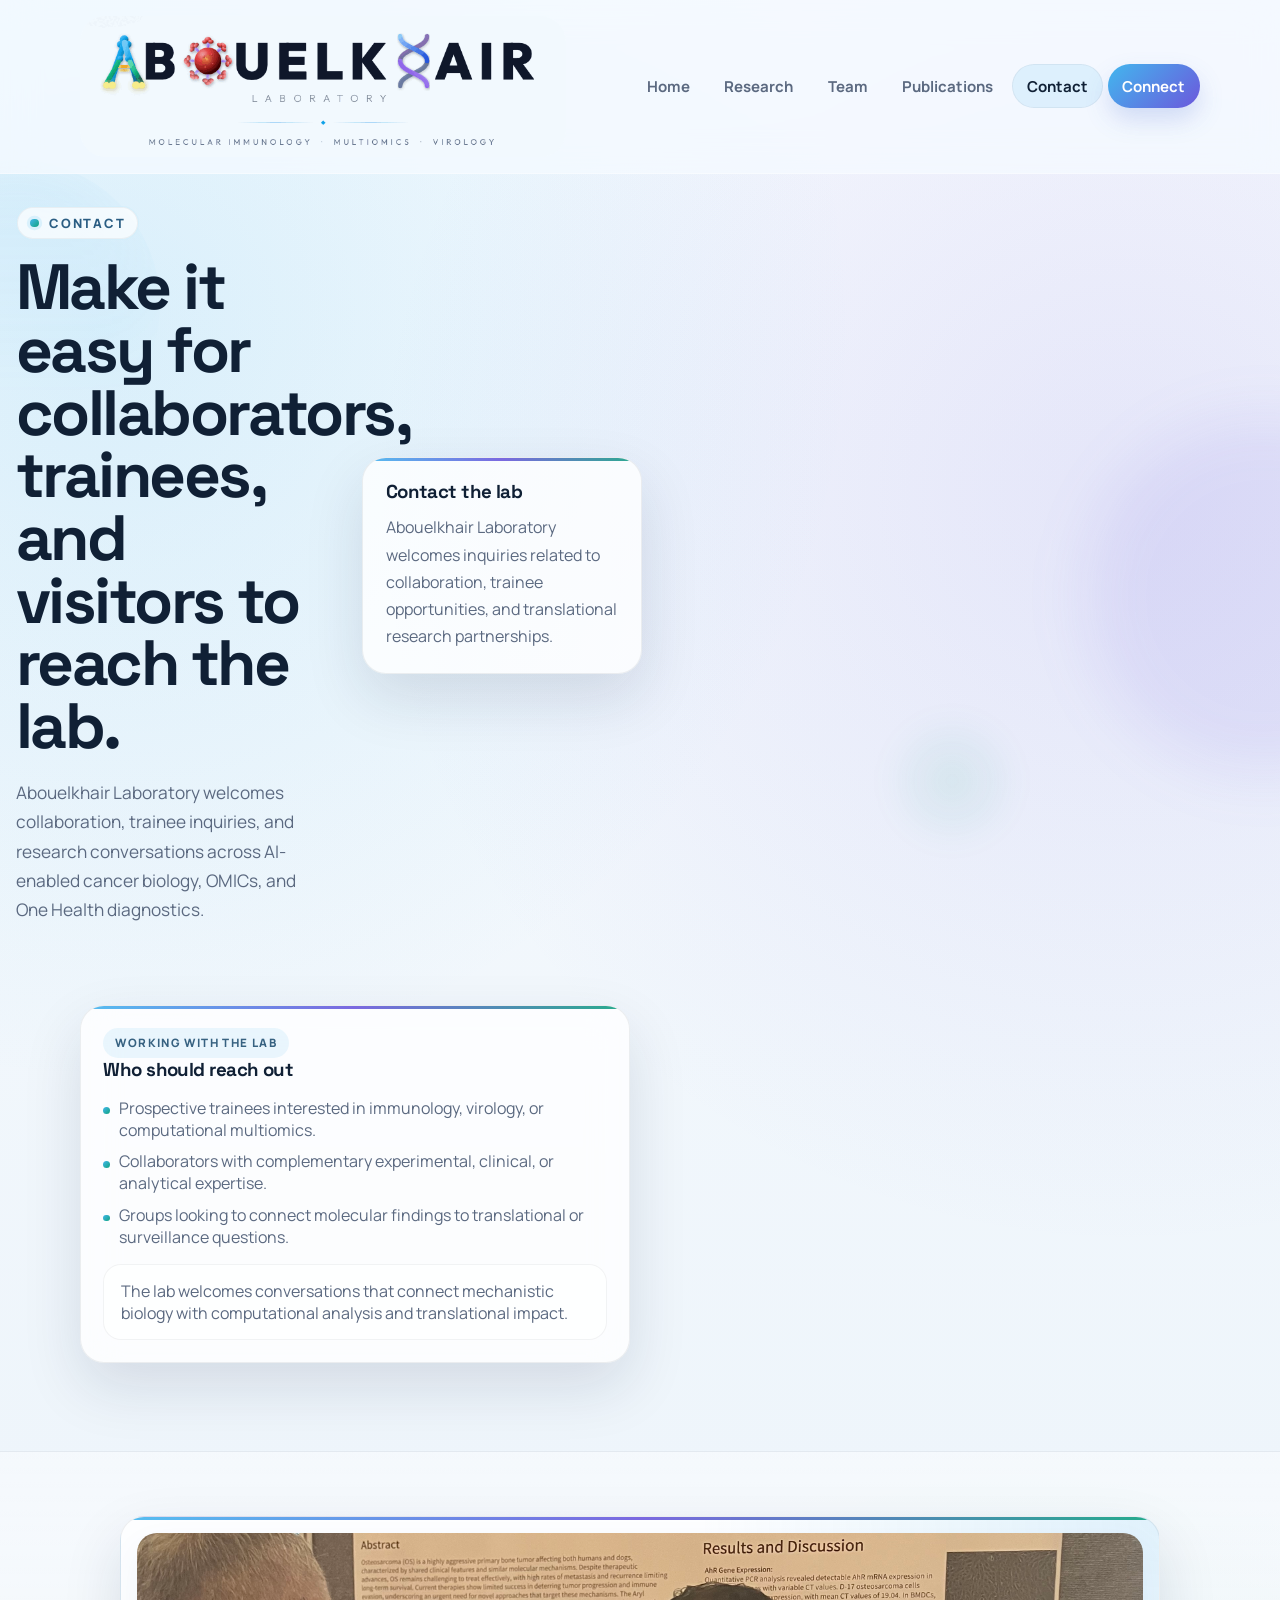
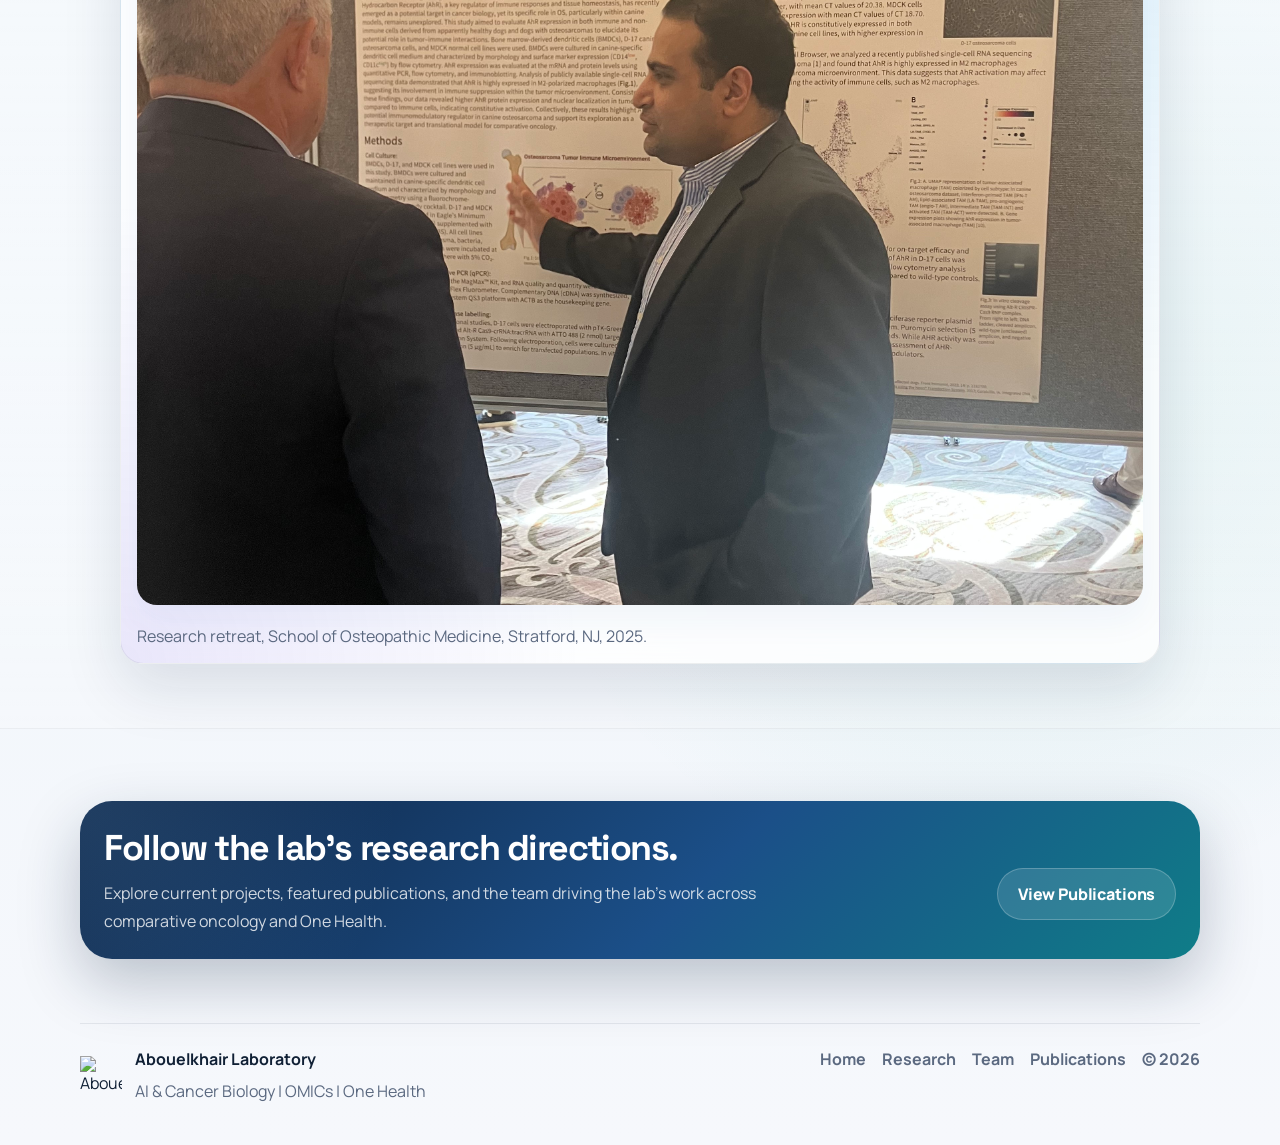
==== contact.html @ d4a1c75f "Initial site snapshot" ====
<!DOCTYPE html>
<html lang="en">
<head>
  <meta charset="UTF-8">
  <meta name="viewport" content="width=device-width, initial-scale=1.0">
  <title>Contact | Abouelkhair Laboratory</title>
  <meta name="description" content="Contact and recruitment page for Abouelkhair Laboratory.">
  <link rel="icon" href="assets/img/abouelkhair-lab-mark.svg" type="image/svg+xml">
  <link rel="stylesheet" href="assets/css/styles.css">
  <script defer src="assets/js/site.js"></script>
</head>
<body>
  <header class="site-header">
    <div class="container header-inner">
      <a class="brand-link" href="index.html" aria-label="Abouelkhair Laboratory home">
        <img class="brand-wordmark" src="assets/img/abouelkhair-lab-animated.gif" alt="Abouelkhair Laboratory">
      </a>
      <button class="nav-toggle" type="button" aria-expanded="false" aria-controls="site-nav">Menu</button>
      <nav class="site-nav" id="site-nav" data-open="false" aria-label="Primary">
        <a href="index.html">Home</a>
        <a href="research.html">Research</a>
        <a href="team.html">Team</a>
        <a href="publications.html">Publications</a>
        <a aria-current="page" href="contact.html">Contact</a>
        <a class="nav-cta" href="contact.html">Connect</a>
      </nav>
    </div>
  </header>

  <main>
    <section class="hero page-hero">
      <div class="orb orb-c"></div>
      <div class="container hero-grid">
        <div class="reveal">
          <span class="eyebrow">Contact</span>
          <h1>Make it easy for collaborators, trainees, and visitors to reach the lab.</h1>
          <p class="page-lede">Abouelkhair Laboratory welcomes collaboration, trainee inquiries, and research conversations across AI-enabled cancer biology, OMICs, and One Health diagnostics.</p>
        </div>
        <aside class="hero-panel reveal delay-1">
          <article class="signal-card">
            <h3>Contact the lab</h3>
            <p>Abouelkhair Laboratory welcomes inquiries related to collaboration, trainee opportunities, and translational research partnerships.</p>
          </article>
        </aside>
      </div>
    </section>

    <section class="section">
      <div class="container contact-grid">
        <article class="info-card reveal delay-1">
          <span class="label-chip">Working with the lab</span>
          <h3>Who should reach out</h3>
          <ul class="micro-list">
            <li>Prospective trainees interested in immunology, virology, or computational multiomics.</li>
            <li>Collaborators with complementary experimental, clinical, or analytical expertise.</li>
            <li>Groups looking to connect molecular findings to translational or surveillance questions.</li>
          </ul>
          <div class="notice-bar">The lab welcomes conversations that connect mechanistic biology with computational analysis and translational impact.</div>
        </article>
      </div>
    </section>

    <section class="accent-band">
      <div class="container">
        <figure class="quote-card reveal retreat-gallery-card">
          <img src="assets/img/research-retreat-1.jpeg" alt="Dr. Mohamed Abouelkhair presenting research at a retreat event" class="retreat-gallery-photo">
          <figcaption>Research retreat, School of Osteopathic Medicine, Stratford, NJ, 2025.</figcaption>
        </figure>
      </div>
    </section>

    <div class="container">
      <section class="cta-banner reveal">
        <div>
          <h2>Follow the lab's research directions.</h2>
          <p>Explore current projects, featured publications, and the team driving the lab's work across comparative oncology and One Health.</p>
        </div>
        <div class="banner-actions">
          <a class="button-ghost" href="publications.html">View Publications</a>
        </div>
      </section>
    </div>
  </main>

  <footer class="footer">
    <div class="container footer-inner">
      <div class="footer-brand">
        <img src="assets/img/abouelkhair-lab-mark.svg" alt="Abouelkhair Laboratory mark">
        <div>
          <strong>Abouelkhair Laboratory</strong>
          <p class="footer-copy">AI &amp; Cancer Biology | OMICs | One Health</p>
        </div>
      </div>
      <div class="footer-links">
        <a href="index.html">Home</a>
        <a href="research.html">Research</a>
        <a href="team.html">Team</a>
        <a href="publications.html">Publications</a>
        <span>© <span data-year></span></span>
      </div>
    </div>
  </footer>
</body>
</html>
---- assets/css/styles.css ----
@import url('https://fonts.googleapis.com/css2?family=Manrope:wght@400;500;600;700;800&family=Space+Grotesk:wght@500;700&display=swap');

:root {
  --bg: #eef4fb;
  --bg-strong: #f8fbfe;
  --surface: rgba(255, 255, 255, 0.84);
  --surface-strong: #ffffff;
  --ink: #0f1c31;
  --muted: #60708a;
  --line: rgba(15, 28, 49, 0.1);
  --sky: #32a6ea;
  --teal: #119d79;
  --violet: #6f55df;
  --crimson: #d94f4f;
  --gold: #eca939;
  --radius: 24px;
  --radius-sm: 18px;
  --shadow: 0 24px 60px rgba(34, 89, 164, 0.08);
  --shadow-soft: 0 14px 35px rgba(34, 89, 164, 0.06);
  --max: 1180px;
}

* {
  box-sizing: border-box;
}

html {
  scroll-behavior: smooth;
}

body {
  margin: 0;
  min-height: 100vh;
  font-family: 'Manrope', sans-serif;
  color: var(--ink);
  background:
    radial-gradient(circle at 12% 14%, rgba(72, 184, 242, 0.18), transparent 28%),
    radial-gradient(circle at 84% 20%, rgba(111, 85, 223, 0.12), transparent 22%),
    radial-gradient(circle at 78% 72%, rgba(17, 157, 121, 0.11), transparent 25%),
    linear-gradient(180deg, #f5f9fd 0%, var(--bg) 42%, #edf3fb 100%);
}

body::before {
  content: '';
  position: fixed;
  inset: 0;
  background:
    linear-gradient(rgba(255, 255, 255, 0.2), rgba(255, 255, 255, 0.2)),
    repeating-linear-gradient(90deg, transparent 0, transparent 79px, rgba(15, 28, 49, 0.018) 79px, rgba(15, 28, 49, 0.018) 80px),
    repeating-linear-gradient(180deg, transparent 0, transparent 79px, rgba(15, 28, 49, 0.018) 79px, rgba(15, 28, 49, 0.018) 80px);
  pointer-events: none;
  z-index: -2;
  mask-image: linear-gradient(180deg, rgba(0, 0, 0, 0.55), transparent 82%);
}

img {
  display: block;
  max-width: 100%;
}

a {
  color: inherit;
  text-decoration: none;
}

p {
  margin: 0;
}

.container {
  width: min(var(--max), calc(100% - 2rem));
  margin-inline: auto;
}

.site-header {
  position: sticky;
  top: 0;
  z-index: 40;
  backdrop-filter: blur(18px);
  background: rgba(248, 251, 254, 0.76);
  border-bottom: 1px solid rgba(15, 28, 49, 0.06);
}

.header-inner {
  display: flex;
  align-items: center;
  justify-content: space-between;
  gap: 1rem;
  padding: 1rem 0;
}

.brand-link {
  position: relative;
  display: inline-flex;
  align-items: center;
  flex-shrink: 0;
  width: clamp(340px, 38vw, 520px);
  height: clamp(96px, 11vw, 150px);
  overflow: hidden;
  border-radius: 26px;
}

.brand-wordmark {
  width: 100%;
  height: 100%;
  object-fit: cover;
  object-position: center;
  transform: scale(1.58);
  transform-origin: center;
  mix-blend-mode: multiply;
}

.site-nav {
  display: flex;
  align-items: center;
  gap: 0.4rem;
}

.site-nav a {
  padding: 0.78rem 1rem;
  border-radius: 999px;
  font-size: 0.95rem;
  font-weight: 700;
  color: var(--muted);
  transition: background-color 180ms ease, color 180ms ease, transform 180ms ease;
}

.site-nav a:hover,
.site-nav a:focus-visible {
  color: var(--ink);
  background: rgba(255, 255, 255, 0.86);
  outline: none;
}

.site-nav a[aria-current='page'] {
  color: var(--ink);
  background: rgba(255, 255, 255, 0.92);
  box-shadow: inset 0 0 0 1px rgba(15, 28, 49, 0.05);
}

.site-nav .nav-cta {
  color: #fff;
  background: linear-gradient(135deg, var(--sky), var(--violet));
  box-shadow: 0 12px 24px rgba(80, 119, 209, 0.22);
}

.site-nav .nav-cta:hover,
.site-nav .nav-cta:focus-visible {
  color: #fff;
  background: linear-gradient(135deg, #2f98db, #624cce);
}

.nav-toggle {
  display: none;
  border: 0;
  border-radius: 999px;
  padding: 0.85rem 1rem;
  background: rgba(255, 255, 255, 0.92);
  color: var(--ink);
  font: inherit;
  font-weight: 700;
  box-shadow: inset 0 0 0 1px rgba(15, 28, 49, 0.06);
}

.hero {
  position: relative;
  padding: clamp(4rem, 9vw, 7rem) 0 4rem;
}

.hero-grid,
.split-grid,
.approach-grid,
.contact-grid,
.profile-grid {
  display: grid;
  gap: 1.25rem;
}

.hero-grid {
  grid-template-columns: minmax(0, 1.2fr) minmax(320px, 0.8fr);
  align-items: center;
}

.eyebrow,
.kicker,
.pill {
  display: inline-flex;
  align-items: center;
  gap: 0.5rem;
  border-radius: 999px;
  padding: 0.6rem 0.95rem;
  font-size: 0.74rem;
  font-weight: 800;
  letter-spacing: 0.16em;
  text-transform: uppercase;
  color: #40607e;
  background: rgba(255, 255, 255, 0.86);
  box-shadow: inset 0 0 0 1px rgba(15, 28, 49, 0.05);
}

.eyebrow::before,
.kicker::before {
  content: '';
  width: 0.45rem;
  height: 0.45rem;
  border-radius: 999px;
  background: linear-gradient(135deg, var(--sky), var(--teal));
}

.hero h1,
.page-hero h1,
.section-heading h2,
.cta-banner h2,
.card-title {
  margin: 0;
  font-family: 'Space Grotesk', sans-serif;
  letter-spacing: -0.04em;
}

.hero h1 {
  margin-top: 1rem;
  font-size: clamp(2.9rem, 6vw, 5.3rem);
  line-height: 0.96;
  max-width: 11ch;
}

.page-hero h1 {
  margin-top: 1rem;
  font-size: clamp(2.3rem, 5vw, 4.2rem);
  line-height: 0.98;
  max-width: 12ch;
}

.lede,
.page-lede,
.section-heading p,
.feature-card p,
.method-card p,
.info-card p,
.publication-item p,
.signal-card p,
.callout-card p,
.footer-copy,
.contact-note,
.team-note {
  color: var(--muted);
  line-height: 1.7;
}

.lede,
.page-lede {
  margin-top: 1.25rem;
  font-size: 1.08rem;
  max-width: 57ch;
}

.hero-actions,
.banner-actions,
.inline-actions {
  display: flex;
  flex-wrap: wrap;
  gap: 0.8rem;
  margin-top: 1.75rem;
}

.button,
.button-ghost {
  display: inline-flex;
  align-items: center;
  justify-content: center;
  gap: 0.6rem;
  min-height: 3.25rem;
  padding: 0.9rem 1.3rem;
  border-radius: 999px;
  font-weight: 800;
  letter-spacing: -0.01em;
  transition: transform 180ms ease, box-shadow 180ms ease, background-color 180ms ease;
}

.button {
  color: #fff;
  background: linear-gradient(135deg, var(--sky), var(--violet));
  box-shadow: 0 16px 30px rgba(74, 118, 213, 0.24);
}

.button:hover,
.button:focus-visible,
.button-ghost:hover,
.button-ghost:focus-visible {
  transform: translateY(-2px);
  outline: none;
}

.button-ghost {
  color: var(--ink);
  background: rgba(255, 255, 255, 0.92);
  box-shadow: inset 0 0 0 1px rgba(15, 28, 49, 0.06);
}

.hero-metrics,
.pillars,
.card-grid,
.publication-list,
.contact-list,
.timeline,
.micro-list {
  list-style: none;
  padding: 0;
  margin: 0;
}

.hero-metrics {
  display: grid;
  grid-template-columns: repeat(3, minmax(0, 1fr));
  gap: 0.85rem;
  margin-top: 2rem;
}

.hero-metrics li,
.signal-card,
.feature-card,
.method-card,
.info-card,
.callout-card,
.publication-item,
.timeline li,
.team-card,
.quote-card {
  background: var(--surface);
  border: 1px solid rgba(15, 28, 49, 0.07);
  box-shadow: var(--shadow);
  backdrop-filter: blur(18px);
}

.hero-metrics li {
  padding: 1rem;
  border-radius: var(--radius-sm);
}

.hero-metrics strong {
  display: block;
  font-size: 1rem;
  margin-bottom: 0.3rem;
}

.hero-panel {
  display: grid;
  gap: 1rem;
}

.signal-card,
.feature-card,
.method-card,
.info-card,
.callout-card,
.team-card,
.quote-card {
  position: relative;
  overflow: hidden;
  border-radius: var(--radius);
  padding: 1.4rem;
}

.signal-card::before,
.feature-card::before,
.method-card::before,
.info-card::before,
.callout-card::before,
.team-card::before,
.quote-card::before {
  content: '';
  position: absolute;
  inset: 0 auto auto 0;
  width: 100%;
  height: 3px;
  background: linear-gradient(90deg, var(--sky), var(--violet), var(--teal));
  opacity: 0.9;
}

.signal-card h3,
.feature-card h3,
.method-card h3,
.info-card h3,
.publication-item h3,
.team-card h3,
.quote-card h3 {
  margin: 0 0 0.7rem;
  font-family: 'Space Grotesk', sans-serif;
  letter-spacing: -0.03em;
}

.pillars {
  display: grid;
  gap: 0.75rem;
  margin-top: 1rem;
}

.pillars li {
  padding: 0.95rem 1rem;
  border-radius: 18px;
  background: rgba(255, 255, 255, 0.66);
  box-shadow: inset 0 0 0 1px rgba(15, 28, 49, 0.05);
}

.pillars strong,
.micro-list strong {
  display: block;
  margin-bottom: 0.25rem;
}

.micro-list {
  display: grid;
  gap: 0.6rem;
  margin-top: 1rem;
}

.micro-list li {
  padding-left: 1rem;
  color: var(--muted);
  position: relative;
}

.micro-list li::before {
  content: '';
  position: absolute;
  left: 0;
  top: 0.68rem;
  width: 0.42rem;
  height: 0.42rem;
  border-radius: 999px;
  background: linear-gradient(135deg, var(--sky), var(--teal));
}

.section,
.page-hero {
  padding: 0 0 4.5rem;
}

.section-heading {
  display: flex;
  justify-content: space-between;
  align-items: end;
  gap: 1.5rem;
  margin-bottom: 1.4rem;
}

.section-heading h2 {
  font-size: clamp(1.8rem, 4vw, 3rem);
  line-height: 1;
}

.section-heading p {
  max-width: 52ch;
}

.card-grid {
  display: grid;
  gap: 1rem;
}

.three-up {
  grid-template-columns: repeat(3, minmax(0, 1fr));
}

.two-up {
  grid-template-columns: repeat(2, minmax(0, 1fr));
}

.accent-band {
  margin: 1rem 0 4.5rem;
  padding: 3rem 0;
  background: linear-gradient(180deg, rgba(255, 255, 255, 0.44), rgba(255, 255, 255, 0.2));
  border-block: 1px solid rgba(15, 28, 49, 0.06);
}

.approach-grid,
.contact-grid,
.profile-grid {
  grid-template-columns: repeat(2, minmax(0, 1fr));
  align-items: start;
}

.timeline {
  display: grid;
  gap: 0.85rem;
}

.timeline li {
  display: grid;
  grid-template-columns: auto 1fr;
  gap: 1rem;
  align-items: start;
  border-radius: var(--radius-sm);
  padding: 1.1rem;
}

.timeline-step {
  display: inline-grid;
  place-items: center;
  width: 2.4rem;
  height: 2.4rem;
  border-radius: 999px;
  font-size: 0.86rem;
  font-weight: 800;
  color: #fff;
  background: linear-gradient(135deg, var(--sky), var(--violet));
}

.timeline strong {
  display: block;
  margin-bottom: 0.35rem;
}

.quote-card {
  background:
    radial-gradient(circle at 100% 0%, rgba(50, 166, 234, 0.14), transparent 36%),
    radial-gradient(circle at 0% 100%, rgba(111, 85, 223, 0.14), transparent 36%),
    var(--surface);
}

.quote-card blockquote {
  margin: 0;
  font-family: 'Space Grotesk', sans-serif;
  font-size: clamp(1.35rem, 3vw, 2rem);
  line-height: 1.18;
}

.quote-card figcaption {
  margin-top: 1.25rem;
  color: var(--muted);
}

.retreat-gallery-card {
  padding: 1rem;
}

.retreat-gallery-grid {
  display: grid;
  grid-template-columns: repeat(2, minmax(0, 1fr));
  gap: 1rem;
}

.retreat-gallery-photo {
  width: 100%;
  height: 100%;
  max-height: 42rem;
  object-fit: cover;
  border-radius: 20px;
  box-shadow: var(--shadow-soft);
}

.label-chip {
  display: inline-flex;
  align-items: center;
  border-radius: 999px;
  padding: 0.45rem 0.75rem;
  font-size: 0.72rem;
  font-weight: 800;
  letter-spacing: 0.12em;
  text-transform: uppercase;
  color: #376281;
  background: rgba(50, 166, 234, 0.09);
}

.publication-list {
  display: grid;
  gap: 1rem;
}

.publication-item {
  display: grid;
  grid-template-columns: auto 1fr;
  gap: 1rem;
  padding: 1.35rem;
  border-radius: var(--radius);
}

.publication-year {
  display: inline-flex;
  align-items: center;
  justify-content: center;
  min-width: 4.6rem;
  height: fit-content;
  border-radius: 18px;
  padding: 0.7rem 0.9rem;
  font-family: 'Space Grotesk', sans-serif;
  font-size: 1.05rem;
  font-weight: 700;
  color: var(--violet);
  background: rgba(111, 85, 223, 0.08);
}

.publication-note,
.notice-bar {
  margin-top: 1rem;
  border-radius: var(--radius-sm);
  padding: 1rem 1.1rem;
  color: var(--muted);
  background: rgba(255, 255, 255, 0.7);
  box-shadow: inset 0 0 0 1px rgba(15, 28, 49, 0.05);
}

.team-photo-large {
  min-height: 15rem;
  aspect-ratio: auto;
}

.team-member-photo {
  width: 100%;
  border-radius: 20px;
  object-fit: cover;
  aspect-ratio: 4 / 3;
  display: block;
  margin-bottom: 0.75rem;
}

.team-member-photo-large {
  margin-bottom: 0;
  min-height: 18rem;
}

.team-member-monogram {
  display: grid;
  place-items: center;
  aspect-ratio: 4 / 3;
  margin-bottom: 1rem;
  border-radius: 20px;
  background:
    radial-gradient(circle at 20% 15%, rgba(50, 166, 234, 0.2), transparent 30%),
    radial-gradient(circle at 85% 85%, rgba(111, 85, 223, 0.22), transparent 32%),
    linear-gradient(135deg, rgba(255, 255, 255, 0.92), rgba(233, 241, 251, 0.96));
  box-shadow: inset 0 0 0 1px rgba(15, 28, 49, 0.06);
}

.team-member-monogram span {
  display: inline-grid;
  place-items: center;
  width: 4.8rem;
  height: 4.8rem;
  border-radius: 999px;
  font-family: 'Space Grotesk', sans-serif;
  font-size: 1.45rem;
  font-weight: 700;
  letter-spacing: 0.04em;
  color: var(--ink);
  background: rgba(255, 255, 255, 0.92);
  box-shadow: 0 12px 24px rgba(34, 89, 164, 0.12);
}

.contact-list {
  display: grid;
  gap: 0.9rem;
}

.contact-list li {
  border-radius: var(--radius-sm);
  padding: 1rem 1.1rem;
  background: rgba(255, 255, 255, 0.72);
  box-shadow: inset 0 0 0 1px rgba(15, 28, 49, 0.05);
}

.contact-list span,
.meta-label {
  display: block;
  font-size: 0.75rem;
  font-weight: 800;
  letter-spacing: 0.15em;
  text-transform: uppercase;
  color: #6d7d96;
}

.contact-list strong {
  display: block;
  margin-top: 0.35rem;
}

.cta-banner {
  display: flex;
  align-items: center;
  justify-content: space-between;
  gap: 1.5rem;
  margin-bottom: 4rem;
  padding: clamp(1.6rem, 4vw, 2.4rem);
  border-radius: 30px;
  color: #fff;
  background:
    radial-gradient(circle at 0% 100%, rgba(255, 255, 255, 0.14), transparent 34%),
    radial-gradient(circle at 100% 0%, rgba(255, 255, 255, 0.12), transparent 38%),
    linear-gradient(135deg, #218fce, #6052d7 54%, #17a17a);
  box-shadow: 0 25px 55px rgba(73, 105, 196, 0.22);
}

.cta-banner p {
  max-width: 52ch;
  color: rgba(255, 255, 255, 0.84);
}

.cta-banner .button-ghost {
  color: #fff;
  background: rgba(255, 255, 255, 0.12);
  box-shadow: inset 0 0 0 1px rgba(255, 255, 255, 0.22);
}

.footer {
  padding: 0 0 2.5rem;
}

.footer-inner {
  display: flex;
  align-items: center;
  justify-content: space-between;
  gap: 1rem;
  border-top: 1px solid rgba(15, 28, 49, 0.08);
  padding-top: 1.25rem;
}

.footer-brand {
  display: inline-flex;
  align-items: center;
  gap: 0.8rem;
}

.footer-brand img {
  width: 42px;
  height: 42px;
}

.footer-links {
  display: flex;
  gap: 1rem;
  color: var(--muted);
}

.footer-links a:hover,
.footer-links a:focus-visible {
  color: var(--ink);
  outline: none;
}

.orb {
  position: absolute;
  border-radius: 999px;
  filter: blur(14px);
  opacity: 0.55;
  pointer-events: none;
}

.orb-a {
  width: 15rem;
  height: 15rem;
  top: 1rem;
  right: 8%;
  background: radial-gradient(circle, rgba(50, 166, 234, 0.25), transparent 70%);
}

.orb-b {
  width: 12rem;
  height: 12rem;
  bottom: 1rem;
  left: 7%;
  background: radial-gradient(circle, rgba(111, 85, 223, 0.18), transparent 68%);
}

.orb-c {
  width: 9rem;
  height: 9rem;
  bottom: 15%;
  right: 20%;
  background: radial-gradient(circle, rgba(17, 157, 121, 0.18), transparent 70%);
}

.reveal {
  animation: riseIn 720ms cubic-bezier(0.2, 0.8, 0.2, 1) both;
}

.delay-1 {
  animation-delay: 80ms;
}

.delay-2 {
  animation-delay: 160ms;
}

.delay-3 {
  animation-delay: 240ms;
}

@keyframes riseIn {
  from {
    opacity: 0;
    transform: translateY(20px);
  }

  to {
    opacity: 1;
    transform: translateY(0);
  }
}

@media (prefers-reduced-motion: reduce) {
  html {
    scroll-behavior: auto;
  }

  .reveal,
  .delay-1,
  .delay-2,
  .delay-3 {
    animation: none;
  }

  .button,
  .button-ghost,
  .site-nav a {
    transition: none;
  }
}

@media (max-width: 980px) {
  .nav-toggle {
    display: inline-flex;
  }

  .site-nav {
    position: absolute;
    top: calc(100% + 0.55rem);
    right: 1rem;
    display: none;
    width: min(92vw, 360px);
    flex-direction: column;
    align-items: stretch;
    gap: 0.3rem;
    padding: 0.8rem;
    border-radius: 24px;
    background: rgba(248, 251, 254, 0.96);
    border: 1px solid rgba(15, 28, 49, 0.07);
    box-shadow: var(--shadow);
  }

  .site-nav[data-open='true'] {
    display: flex;
  }

  .site-nav .nav-cta {
    margin-top: 0.3rem;
  }

  .hero-grid,
  .approach-grid,
  .contact-grid,
  .profile-grid,
  .three-up,
  .two-up {
    grid-template-columns: 1fr;
  }

  .retreat-gallery-grid {
    grid-template-columns: 1fr;
  }

  .hero h1,
  .page-hero h1 {
    max-width: none;
  }

  .team-member-photo-large {
    min-height: 0;
  }

  .section-heading,
  .cta-banner,
  .footer-inner {
    flex-direction: column;
    align-items: flex-start;
  }
}

@media (max-width: 720px) {
  .brand-link {
    width: min(74vw, 360px);
    height: min(23vw, 112px);
  }

  .hero-metrics {
    grid-template-columns: 1fr;
  }

  .publication-item {
    grid-template-columns: 1fr;
  }

  .publication-year {
    min-width: 0;
    width: fit-content;
  }
}

@media (max-width: 540px) {
  .container {
    width: min(var(--max), calc(100% - 1.25rem));
  }

  .hero {
    padding-top: 3.2rem;
  }

  .button,
  .button-ghost {
    width: 100%;
  }

  .hero-actions,
  .banner-actions,
  .inline-actions {
    flex-direction: column;
    align-items: stretch;
  }

  .signal-card,
  .feature-card,
  .method-card,
  .info-card,
  .callout-card,
  .team-card,
  .quote-card,
  .publication-item {
    padding: 1.2rem;
  }
}@import url('https://fonts.googleapis.com/css2?family=Manrope:wght@400;500;600;700;800&family=Space+Grotesk:wght@500;700&display=swap');

:root {
    --bg: #eef5fb;
    --bg-strong: #f8fbfe;
    --surface: rgba(255, 255, 255, 0.78);
    --surface-strong: rgba(255, 255, 255, 0.95);
    --ink: #102035;
    --muted: #5b6980;
    --line: rgba(16, 32, 53, 0.1);
    --sky: #42b7ee;
    --teal: #10a37f;
    --violet: #6c58dc;
    --red: #d94b4f;
    --gold: #e6aa46;
    --shadow: 0 24px 60px rgba(13, 32, 63, 0.12);
    --shadow-sm: 0 14px 30px rgba(13, 32, 63, 0.08);
    --radius-xl: 28px;
    --radius-lg: 24px;
    --radius-md: 18px;
    --max-width: 1120px;
}

* {
    box-sizing: border-box;
}

html {
    scroll-behavior: smooth;
}

body {
    margin: 0;
    font-family: 'Manrope', 'Segoe UI', sans-serif;
    color: var(--ink);
    background:
        radial-gradient(circle at 8% 12%, rgba(66, 183, 238, 0.16), transparent 28%),
        radial-gradient(circle at 88% 18%, rgba(108, 88, 220, 0.12), transparent 30%),
        radial-gradient(circle at 80% 72%, rgba(16, 163, 127, 0.1), transparent 24%),
        linear-gradient(180deg, var(--bg-strong) 0%, var(--bg) 54%, #f6f8fc 100%);
    min-height: 100vh;
}

body::before,
body::after {
    content: '';
    position: fixed;
    z-index: -1;
    pointer-events: none;
    border-radius: 999px;
    filter: blur(30px);
}

body::before {
    top: 10rem;
    left: -8rem;
    width: 18rem;
    height: 18rem;
    background: rgba(66, 183, 238, 0.14);
}

body::after {
    right: -10rem;
    bottom: 8rem;
    width: 22rem;
    height: 22rem;
    background: rgba(108, 88, 220, 0.1);
}

a {
    color: inherit;
    text-decoration: none;
}

img {
    display: block;
    max-width: 100%;
}

button,
input,
textarea {
    font: inherit;
}

::selection {
    background: rgba(66, 183, 238, 0.22);
}

.container {
    width: min(var(--max-width), calc(100% - 2rem));
    margin: 0 auto;
}

.site-header {
    position: sticky;
    top: 0;
    z-index: 30;
    border-bottom: 1px solid rgba(255, 255, 255, 0.4);
    background: rgba(245, 250, 255, 0.76);
    backdrop-filter: blur(18px);
}

.header-inner {
    display: flex;
    align-items: center;
    justify-content: space-between;
    gap: 1rem;
    padding: 1rem 0;
}

.brand-lockup {
    display: flex;
    align-items: center;
    gap: 0.85rem;
    min-width: 0;
}

.brand-mark {
    width: 3.15rem;
    height: 3.15rem;
    flex: 0 0 auto;
}

.brand-copy {
    display: grid;
    gap: 0.18rem;
    min-width: 0;
}

.brand-name {
    font-family: 'Space Grotesk', 'Segoe UI', sans-serif;
    font-size: 1.1rem;
    font-weight: 700;
    letter-spacing: -0.05em;
    line-height: 1;
}

.brand-tag {
    color: var(--muted);
    font-size: 0.67rem;
    font-weight: 700;
    letter-spacing: 0.22em;
    text-transform: uppercase;
    white-space: nowrap;
}

.site-nav {
    display: flex;
    align-items: center;
    gap: 0.3rem;
}

.site-nav a {
    padding: 0.72rem 0.92rem;
    border-radius: 999px;
    color: var(--muted);
    font-size: 0.94rem;
    font-weight: 700;
    transition: background-color 180ms ease, color 180ms ease, transform 180ms ease;
}

.site-nav a:hover,
.site-nav a:focus-visible,
.site-nav a[aria-current='page'] {
    background: rgba(66, 183, 238, 0.12);
    color: var(--ink);
}

.nav-toggle {
    display: none;
    border: 1px solid var(--line);
    border-radius: 999px;
    background: rgba(255, 255, 255, 0.78);
    color: var(--ink);
    padding: 0.75rem 0.95rem;
    font-weight: 700;
}

.main-content {
    display: block;
    padding: 2rem 0 4.5rem;
}

.page-hero {
    display: grid;
    grid-template-columns: minmax(0, 1.08fr) minmax(320px, 0.92fr);
    gap: 1.5rem;
    align-items: center;
    padding: 2rem 0 3rem;
}

.eyebrow {
    display: inline-flex;
    align-items: center;
    gap: 0.65rem;
    padding: 0.45rem 0.8rem;
    border-radius: 999px;
    background: rgba(255, 255, 255, 0.7);
    border: 1px solid rgba(66, 183, 238, 0.18);
    color: #2a5d83;
    font-size: 0.8rem;
    font-weight: 800;
    letter-spacing: 0.14em;
    text-transform: uppercase;
}

.eyebrow::before {
    content: '';
    width: 0.55rem;
    height: 0.55rem;
    border-radius: 999px;
    background: linear-gradient(135deg, var(--sky), var(--teal));
    box-shadow: 0 0 0 0.2rem rgba(66, 183, 238, 0.14);
}

.page-title {
    margin: 1rem 0 1rem;
    font-family: 'Space Grotesk', 'Segoe UI', sans-serif;
    font-size: clamp(2.6rem, 5vw, 4.95rem);
    line-height: 0.98;
    letter-spacing: -0.065em;
}

.lede {
    max-width: 62ch;
    margin: 0;
    color: var(--muted);
    font-size: 1.06rem;
    line-height: 1.85;
}

.hero-actions {
    display: flex;
    flex-wrap: wrap;
    gap: 0.9rem;
    margin-top: 1.8rem;
}

.button,
.button-secondary {
    display: inline-flex;
    align-items: center;
    justify-content: center;
    gap: 0.55rem;
    padding: 0.95rem 1.2rem;
    border-radius: 999px;
    font-weight: 800;
    transition: transform 180ms ease, box-shadow 180ms ease, border-color 180ms ease;
}

.button {
    background: linear-gradient(135deg, #10325e, #1863a5 60%, #10a37f);
    color: #fff;
    box-shadow: 0 14px 34px rgba(16, 50, 94, 0.2);
}

.button-secondary {
    border: 1px solid var(--line);
    background: rgba(255, 255, 255, 0.74);
    color: var(--ink);
}

.button:hover,
.button-secondary:hover,
.button:focus-visible,
.button-secondary:focus-visible {
    transform: translateY(-2px);
}

.hero-metadata {
    display: flex;
    flex-wrap: wrap;
    gap: 1rem;
    list-style: none;
    padding: 0;
    margin: 2rem 0 0;
}

.hero-metadata li {
    min-width: 10rem;
    padding: 1rem 1.1rem;
    border-radius: var(--radius-md);
    background: rgba(255, 255, 255, 0.62);
    border: 1px solid rgba(16, 32, 53, 0.08);
}

.metric-value {
    display: block;
    font-family: 'Space Grotesk', 'Segoe UI', sans-serif;
    font-size: 1.55rem;
    font-weight: 700;
    letter-spacing: -0.04em;
}

.metric-label {
    display: block;
    margin-top: 0.25rem;
    color: var(--muted);
    font-size: 0.79rem;
    font-weight: 700;
    letter-spacing: 0.14em;
    text-transform: uppercase;
}

.panel {
    border: 1px solid rgba(16, 32, 53, 0.08);
    border-radius: var(--radius-xl);
    background: var(--surface);
    box-shadow: var(--shadow);
    backdrop-filter: blur(22px);
}

.hero-panel {
    padding: 1.25rem;
}

.hero-logo {
    padding: 1.25rem;
    border-radius: 22px;
    background:
        linear-gradient(180deg, rgba(255, 255, 255, 0.9), rgba(246, 250, 255, 0.88)),
        linear-gradient(135deg, rgba(66, 183, 238, 0.12), rgba(108, 88, 220, 0.08));
    border: 1px solid rgba(66, 183, 238, 0.18);
}

.hero-logo img {
    width: min(100%, 36rem);
    margin: 0 auto;
}

.hero-logo-note {
    margin: 0.85rem 0 0;
    color: var(--muted);
    font-size: 0.92rem;
    line-height: 1.7;
    text-align: center;
}

.hero-pillar-grid,
.grid-3,
.grid-2,
.publication-list,
.process-stack,
.stack-list {
    display: grid;
    gap: 1rem;
}

.hero-pillar-grid,
.grid-3 {
    grid-template-columns: repeat(3, minmax(0, 1fr));
}

.grid-2,
.feature-band {
    grid-template-columns: repeat(2, minmax(0, 1fr));
}

.hero-pillar-grid {
    margin-top: 1rem;
}

.pillar-tile,
.card,
.publication-entry,
.process-step,
.detail-card {
    border-radius: var(--radius-lg);
    background: rgba(255, 255, 255, 0.86);
    border: 1px solid rgba(16, 32, 53, 0.08);
    box-shadow: var(--shadow-sm);
}

.pillar-tile,
.card,
.publication-entry,
.detail-card {
    padding: 1.25rem;
}

.pillar-tile h3,
.card h3,
.detail-card h3,
.cta-banner h2,
.section-head h2,
.publication-entry h3,
.note-panel h3,
.footer-title {
    margin: 0;
    font-family: 'Space Grotesk', 'Segoe UI', sans-serif;
    letter-spacing: -0.04em;
}

.pillar-tile h3,
.card h3,
.detail-card h3,
.publication-entry h3,
.note-panel h3 {
    font-size: 1.18rem;
}

.pillar-tile p,
.card p,
.detail-card p,
.publication-entry p,
.section-head p,
.note-panel p,
.footer-copy,
.contact-value,
.stack-list li,
.card-list li {
    margin: 0;
    color: var(--muted);
    line-height: 1.75;
}

.section {
    padding-top: 2rem;
}

.section-head {
    display: flex;
    align-items: end;
    justify-content: space-between;
    gap: 1rem;
    margin-bottom: 1.2rem;
}

.section-head h2 {
    font-size: clamp(1.8rem, 3vw, 3rem);
}

.section-head p {
    max-width: 40rem;
}

.card-list,
.stack-list {
    list-style: none;
    padding: 0;
    margin: 0.85rem 0 0;
}

.card-list li,
.stack-list li {
    position: relative;
    padding-left: 1rem;
}

.card-list li::before,
.stack-list li::before {
    content: '';
    position: absolute;
    top: 0.78rem;
    left: 0;
    width: 0.42rem;
    height: 0.42rem;
    border-radius: 999px;
    background: linear-gradient(135deg, var(--sky), var(--violet));
}

.feature-band {
    display: grid;
    gap: 1rem;
}

.process-step {
    display: flex;
    gap: 1rem;
    align-items: flex-start;
    padding: 1rem 1.1rem;
}

.step-index {
    flex: 0 0 auto;
    display: grid;
    place-items: center;
    width: 2.2rem;
    height: 2.2rem;
    border-radius: 16px;
    background: linear-gradient(135deg, var(--sky), #247ad1, var(--teal));
    color: #fff;
    font-family: 'Space Grotesk', 'Segoe UI', sans-serif;
    font-size: 0.98rem;
    font-weight: 700;
}

.step-body h3 {
    margin: 0 0 0.3rem;
    font-size: 1rem;
}

.badge-row {
    display: flex;
    flex-wrap: wrap;
    gap: 0.7rem;
    margin-top: 1rem;
}

.badge {
    display: inline-flex;
    align-items: center;
    gap: 0.45rem;
    padding: 0.5rem 0.75rem;
    border-radius: 999px;
    background: rgba(255, 255, 255, 0.78);
    border: 1px solid rgba(16, 32, 53, 0.08);
    color: #34506e;
    font-size: 0.78rem;
    font-weight: 800;
    letter-spacing: 0.12em;
    text-transform: uppercase;
}

.badge::before {
    content: '';
    width: 0.48rem;
    height: 0.48rem;
    border-radius: 999px;
    background: linear-gradient(135deg, var(--sky), var(--teal));
}

.note-panel {
    padding: 1.3rem;
    border-radius: var(--radius-xl);
    background:
        linear-gradient(135deg, rgba(255, 255, 255, 0.92), rgba(242, 248, 255, 0.8)),
        radial-gradient(circle at top right, rgba(66, 183, 238, 0.18), transparent 35%);
    border: 1px solid rgba(66, 183, 238, 0.18);
    box-shadow: var(--shadow-sm);
}

.note-panel p + p {
    margin-top: 0.75rem;
}

.publication-list {
    margin-top: 0;
}

.publication-entry {
    display: grid;
    grid-template-columns: 4.6rem 1fr;
    gap: 1rem;
    align-items: start;
}

.pub-year {
    display: inline-flex;
    align-items: center;
    justify-content: center;
    min-height: 3rem;
    border-radius: 18px;
    background: linear-gradient(135deg, rgba(66, 183, 238, 0.16), rgba(108, 88, 220, 0.16));
    color: #254f78;
    font-family: 'Space Grotesk', 'Segoe UI', sans-serif;
    font-size: 1rem;
    font-weight: 700;
}

.publication-entry h3 {
    margin-bottom: 0.35rem;
}

.contact-card {
    display: grid;
    gap: 0.5rem;
}

.contact-label {
    color: #2c5c81;
    font-size: 0.79rem;
    font-weight: 800;
    letter-spacing: 0.14em;
    text-transform: uppercase;
}

.contact-value {
    font-size: 1rem;
}

.cta-banner {
    display: flex;
    align-items: center;
    justify-content: space-between;
    gap: 1.25rem;
    padding: 1.5rem;
    border-radius: calc(var(--radius-xl) + 4px);
    background:
        radial-gradient(circle at top left, rgba(111, 184, 245, 0.18), transparent 28%),
        linear-gradient(135deg, #0f2341 0%, #1b4f88 55%, #0f7d88 100%);
    box-shadow: 0 24px 60px rgba(15, 35, 65, 0.25);
    color: #fff;
}

.cta-banner h2 {
    font-size: clamp(1.8rem, 2.8vw, 2.7rem);
}

.cta-banner p {
    margin: 0.55rem 0 0;
    max-width: 42rem;
    color: rgba(255, 255, 255, 0.8);
    line-height: 1.75;
}

.cta-actions {
    display: flex;
    gap: 0.85rem;
    flex-wrap: wrap;
}

.cta-banner .button-secondary {
    color: #fff;
    border-color: rgba(255, 255, 255, 0.18);
    background: rgba(255, 255, 255, 0.08);
}

.site-footer {
    padding: 2rem 0 3rem;
}

.footer-inner {
    display: flex;
    align-items: flex-start;
    justify-content: space-between;
    gap: 1rem;
    padding-top: 1.5rem;
    border-top: 1px solid rgba(16, 32, 53, 0.08);
}

.footer-title {
    font-size: 1.1rem;
}

.footer-copy {
    max-width: 28rem;
    margin-top: 0.45rem;
}

.footer-links {
    display: flex;
    flex-wrap: wrap;
    gap: 1rem;
    color: var(--muted);
    font-weight: 700;
}

.footer-meta {
    color: var(--muted);
    font-size: 0.92rem;
}

.reveal {
    opacity: 0;
    transform: translateY(18px);
}

body.is-ready .reveal {
    animation: rise-in 720ms cubic-bezier(0.2, 0.8, 0.2, 1) forwards;
    animation-delay: var(--delay, 0ms);
}

@keyframes rise-in {
    to {
        opacity: 1;
        transform: translateY(0);
    }
}

@media (max-width: 980px) {
    .page-hero,
    .feature-band,
    .grid-2,
    .grid-3,
    .hero-pillar-grid {
        grid-template-columns: 1fr;
    }

    .cta-banner,
    .footer-inner {
        flex-direction: column;
        align-items: flex-start;
    }
}

@media (max-width: 760px) {
    .header-inner {
        align-items: flex-start;
    }

    .brand-tag {
        white-space: normal;
    }

    .nav-toggle {
        display: inline-flex;
        align-items: center;
        justify-content: center;
    }

    .site-nav {
        position: absolute;
        top: calc(100% - 0.1rem);
        right: 1rem;
        flex-direction: column;
        align-items: stretch;
        min-width: min(18rem, calc(100vw - 2rem));
        padding: 0.8rem;
        border-radius: 24px;
        background: rgba(248, 251, 254, 0.96);
        border: 1px solid rgba(16, 32, 53, 0.08);
        box-shadow: var(--shadow);
        opacity: 0;
        pointer-events: none;
        transform: translateY(-8px);
        transition: opacity 180ms ease, transform 180ms ease;
    }

    body.nav-open .site-nav {
        opacity: 1;
        pointer-events: auto;
        transform: translateY(0);
    }

    .site-nav a {
        padding: 0.9rem 1rem;
    }

    .page-title {
        font-size: clamp(2.3rem, 12vw, 3.6rem);
    }

    .publication-entry {
        grid-template-columns: 1fr;
    }

    .hero-metadata li {
        width: 100%;
    }
}

@media (prefers-reduced-motion: reduce) {
    html {
        scroll-behavior: auto;
    }

    *,
    *::before,
    *::after {
        animation: none !important;
        transition: none !important;
    }

    .reveal {
        opacity: 1;
        transform: none;
    }
}
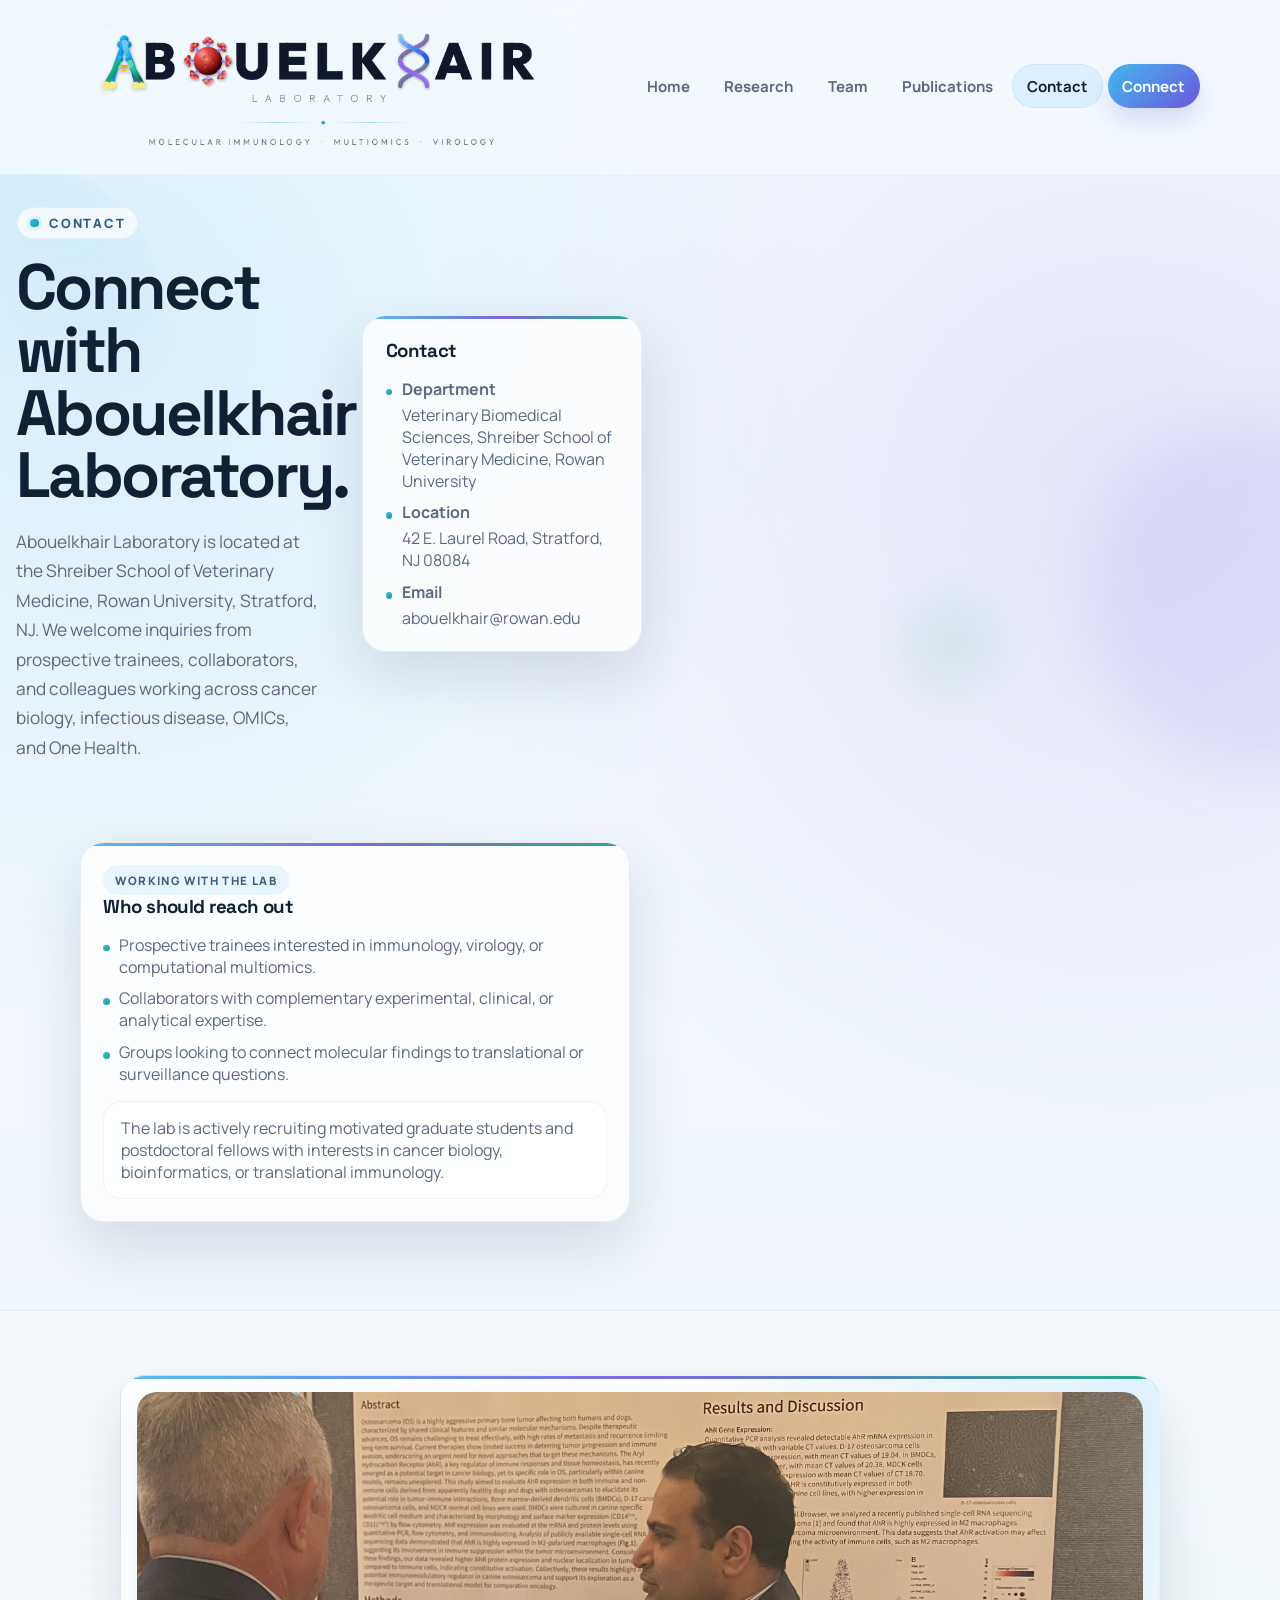
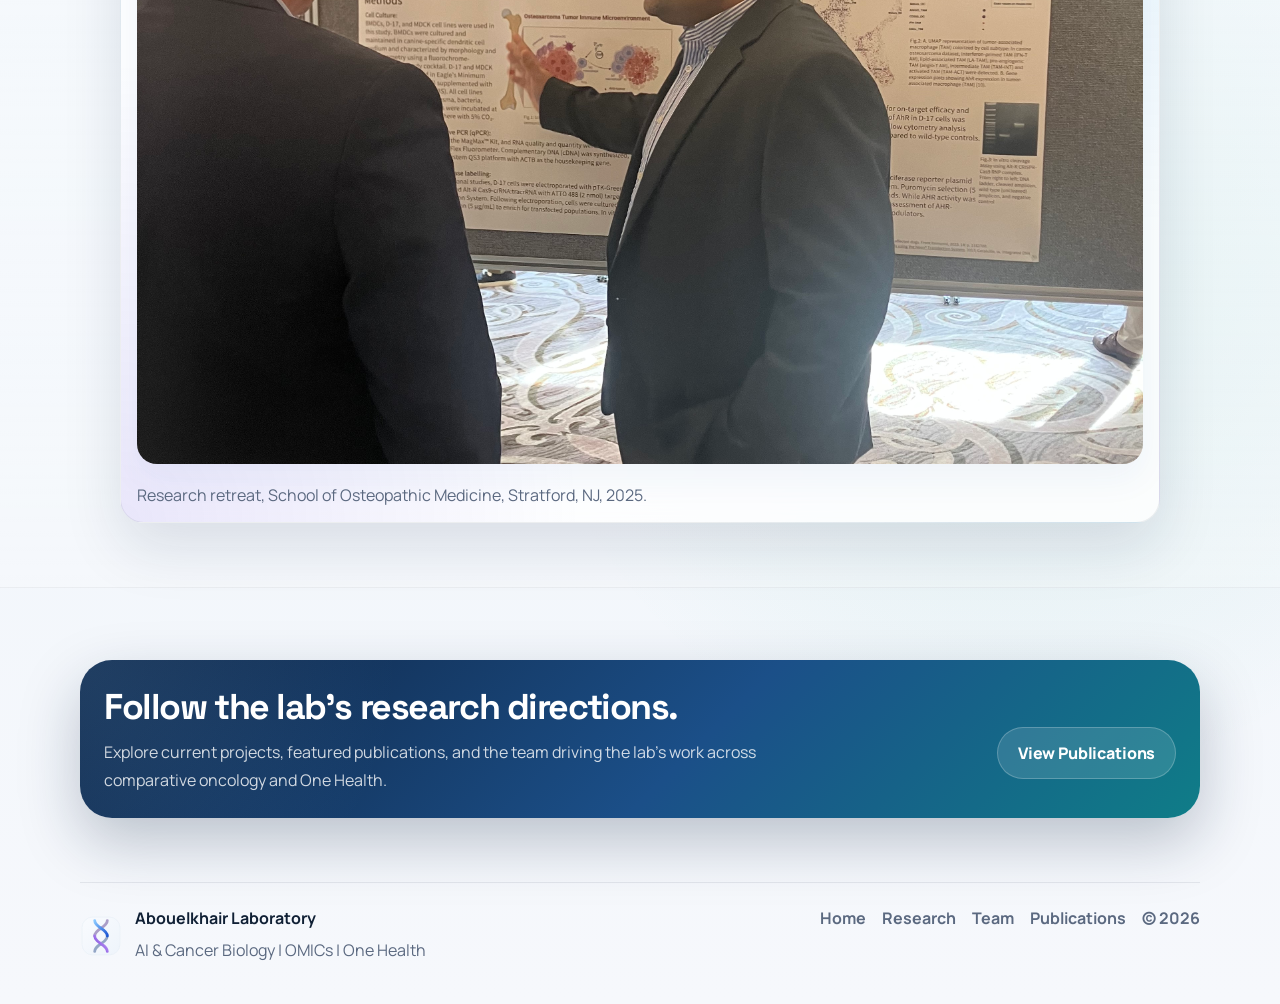
==== commit 9beda428: "Update lab site content" ====
--- a/contact.html
+++ b/contact.html
@@ -33,13 +33,17 @@
       <div class="container hero-grid">
         <div class="reveal">
           <span class="eyebrow">Contact</span>
-          <h1>Make it easy for collaborators, trainees, and visitors to reach the lab.</h1>
-          <p class="page-lede">Abouelkhair Laboratory welcomes collaboration, trainee inquiries, and research conversations across AI-enabled cancer biology, OMICs, and One Health diagnostics.</p>
+          <h1>Connect with Abouelkhair Laboratory.</h1>
+          <p class="page-lede">Abouelkhair Laboratory is located at the Shreiber School of Veterinary Medicine, Rowan University, Stratford, NJ. We welcome inquiries from prospective trainees, collaborators, and colleagues working across cancer biology, infectious disease, OMICs, and One Health.</p>
         </div>
         <aside class="hero-panel reveal delay-1">
           <article class="signal-card">
-            <h3>Contact the lab</h3>
-            <p>Abouelkhair Laboratory welcomes inquiries related to collaboration, trainee opportunities, and translational research partnerships.</p>
+            <h3>Contact</h3>
+            <ul class="micro-list">
+              <li><strong>Department</strong>Veterinary Biomedical Sciences, Shreiber School of Veterinary Medicine, Rowan University</li>
+              <li><strong>Location</strong>42 E. Laurel Road, Stratford, NJ 08084</li>
+              <li><strong>Email</strong>abouelkhair@rowan.edu</li>
+            </ul>
           </article>
         </aside>
       </div>
@@ -55,7 +59,7 @@
             <li>Collaborators with complementary experimental, clinical, or analytical expertise.</li>
             <li>Groups looking to connect molecular findings to translational or surveillance questions.</li>
           </ul>
-          <div class="notice-bar">The lab welcomes conversations that connect mechanistic biology with computational analysis and translational impact.</div>
+          <div class="notice-bar">The lab is actively recruiting motivated graduate students and postdoctoral fellows with interests in cancer biology, bioinformatics, or translational immunology.</div>
         </article>
       </div>
     </section>
--- a/assets/css/styles.css
+++ b/assets/css/styles.css
@@ -549,6 +549,85 @@
   box-shadow: var(--shadow-soft);
 }
 
+.research-focus-section {
+  padding-top: 0;
+}
+
+.research-focus-grid {
+  display: grid;
+  grid-template-columns: minmax(0, 1fr) minmax(0, 1fr);
+  gap: 1.5rem;
+  align-items: start;
+}
+
+.research-image-inline {
+  display: block;
+  width: 100%;
+  max-width: 22rem;
+  margin: 0.75rem auto 0;
+  border-radius: 16px;
+  box-shadow: var(--shadow-soft);
+}
+
+.research-hero-h1 {
+  margin-top: 1rem;
+  font-size: clamp(2.3rem, 5vw, 4.2rem);
+  line-height: 0.98;
+  max-width: 22ch;
+  font-family: 'Space Grotesk', sans-serif;
+  letter-spacing: -0.04em;
+}
+
+.home-hero-grid {
+  grid-template-columns: minmax(0, 1.05fr) minmax(340px, 0.95fr);
+  align-items: start;
+}
+
+.home-hero-grid h1 {
+  max-width: 13.5ch;
+}
+
+.research-focus-card {
+  margin-top: 1.5rem;
+}
+
+.research-figure {
+  margin: 1rem 0 0;
+}
+
+.research-image {
+  display: block;
+  width: 100%;
+  max-width: 100%;
+  margin: 0;
+  min-height: 34rem;
+  object-fit: cover;
+  object-position: center;
+  border-radius: 20px;
+  background: rgba(255, 255, 255, 0.92);
+  box-shadow: var(--shadow-soft);
+}
+
+.research-figure figcaption {
+  margin-top: 0.75rem;
+  color: var(--muted);
+  line-height: 1.6;
+  text-align: center;
+}
+
+.omics-feature-card {
+  padding: 1rem;
+}
+
+.omics-feature-image {
+  display: block;
+  width: 100%;
+  margin-top: 1rem;
+  border-radius: 20px;
+  background: rgba(255, 255, 255, 0.92);
+  box-shadow: var(--shadow-soft);
+}
+
 .label-chip {
   display: inline-flex;
   align-items: center;
@@ -849,6 +928,7 @@
   .approach-grid,
   .contact-grid,
   .profile-grid,
+  .research-focus-grid,
   .three-up,
   .two-up {
     grid-template-columns: 1fr;
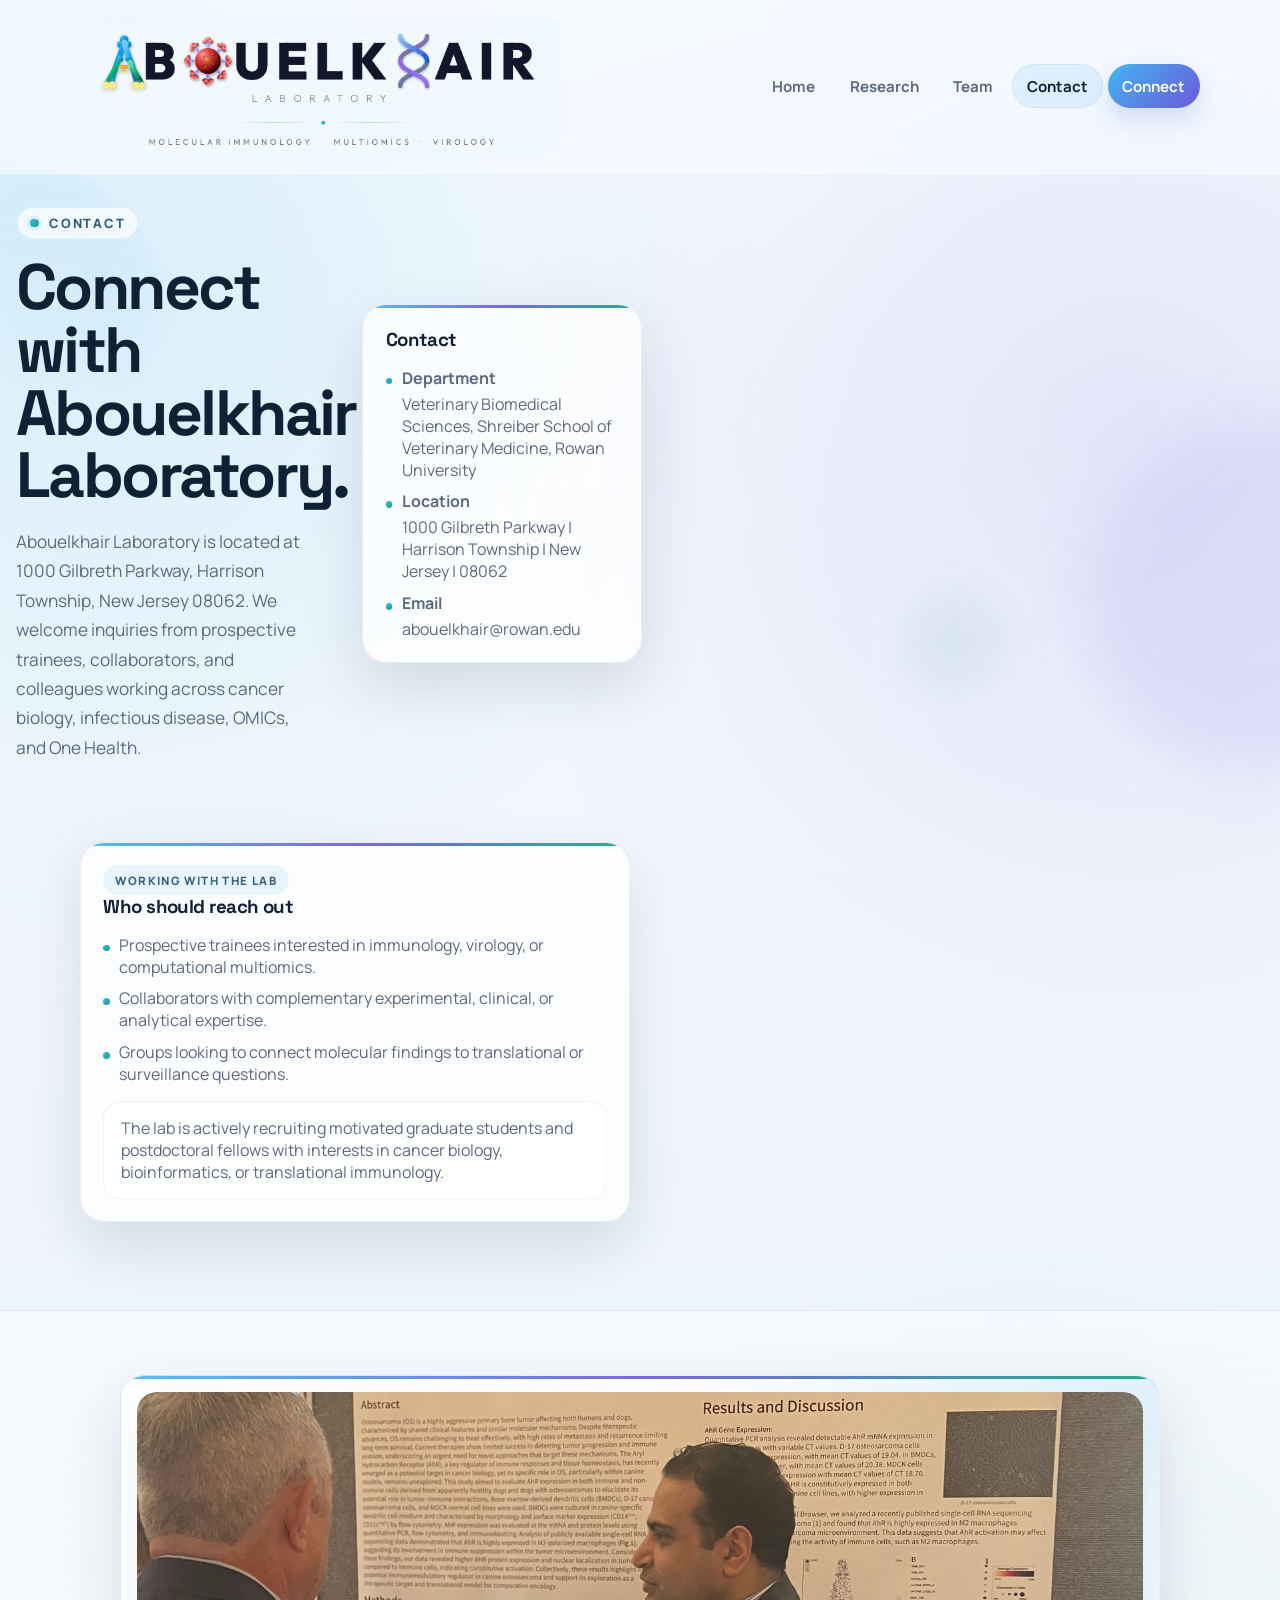
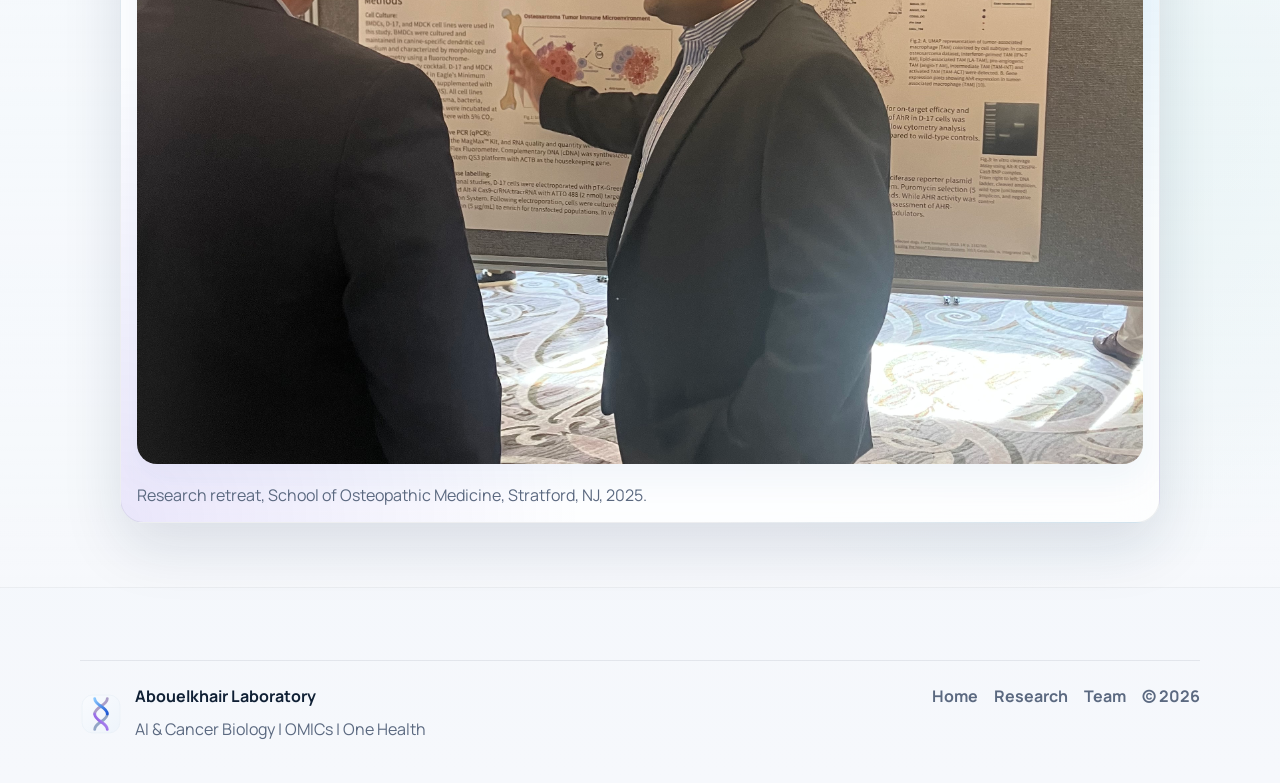
==== commit 69c60c74: "Refresh lab site content" ====
--- a/contact.html
+++ b/contact.html
@@ -20,7 +20,6 @@
         <a href="index.html">Home</a>
         <a href="research.html">Research</a>
         <a href="team.html">Team</a>
-        <a href="publications.html">Publications</a>
         <a aria-current="page" href="contact.html">Contact</a>
         <a class="nav-cta" href="contact.html">Connect</a>
       </nav>
@@ -34,14 +33,14 @@
         <div class="reveal">
           <span class="eyebrow">Contact</span>
           <h1>Connect with Abouelkhair Laboratory.</h1>
-          <p class="page-lede">Abouelkhair Laboratory is located at the Shreiber School of Veterinary Medicine, Rowan University, Stratford, NJ. We welcome inquiries from prospective trainees, collaborators, and colleagues working across cancer biology, infectious disease, OMICs, and One Health.</p>
+          <p class="page-lede">Abouelkhair Laboratory is located at 1000 Gilbreth Parkway, Harrison Township, New Jersey 08062. We welcome inquiries from prospective trainees, collaborators, and colleagues working across cancer biology, infectious disease, OMICs, and One Health.</p>
         </div>
         <aside class="hero-panel reveal delay-1">
           <article class="signal-card">
             <h3>Contact</h3>
             <ul class="micro-list">
               <li><strong>Department</strong>Veterinary Biomedical Sciences, Shreiber School of Veterinary Medicine, Rowan University</li>
-              <li><strong>Location</strong>42 E. Laurel Road, Stratford, NJ 08084</li>
+              <li><strong>Location</strong>1000 Gilbreth Parkway | Harrison Township | New Jersey | 08062</li>
               <li><strong>Email</strong>abouelkhair@rowan.edu</li>
             </ul>
           </article>
@@ -73,17 +72,6 @@
       </div>
     </section>
 
-    <div class="container">
-      <section class="cta-banner reveal">
-        <div>
-          <h2>Follow the lab's research directions.</h2>
-          <p>Explore current projects, featured publications, and the team driving the lab's work across comparative oncology and One Health.</p>
-        </div>
-        <div class="banner-actions">
-          <a class="button-ghost" href="publications.html">View Publications</a>
-        </div>
-      </section>
-    </div>
   </main>
 
   <footer class="footer">
@@ -99,7 +87,6 @@
         <a href="index.html">Home</a>
         <a href="research.html">Research</a>
         <a href="team.html">Team</a>
-        <a href="publications.html">Publications</a>
         <span>© <span data-year></span></span>
       </div>
     </div>
